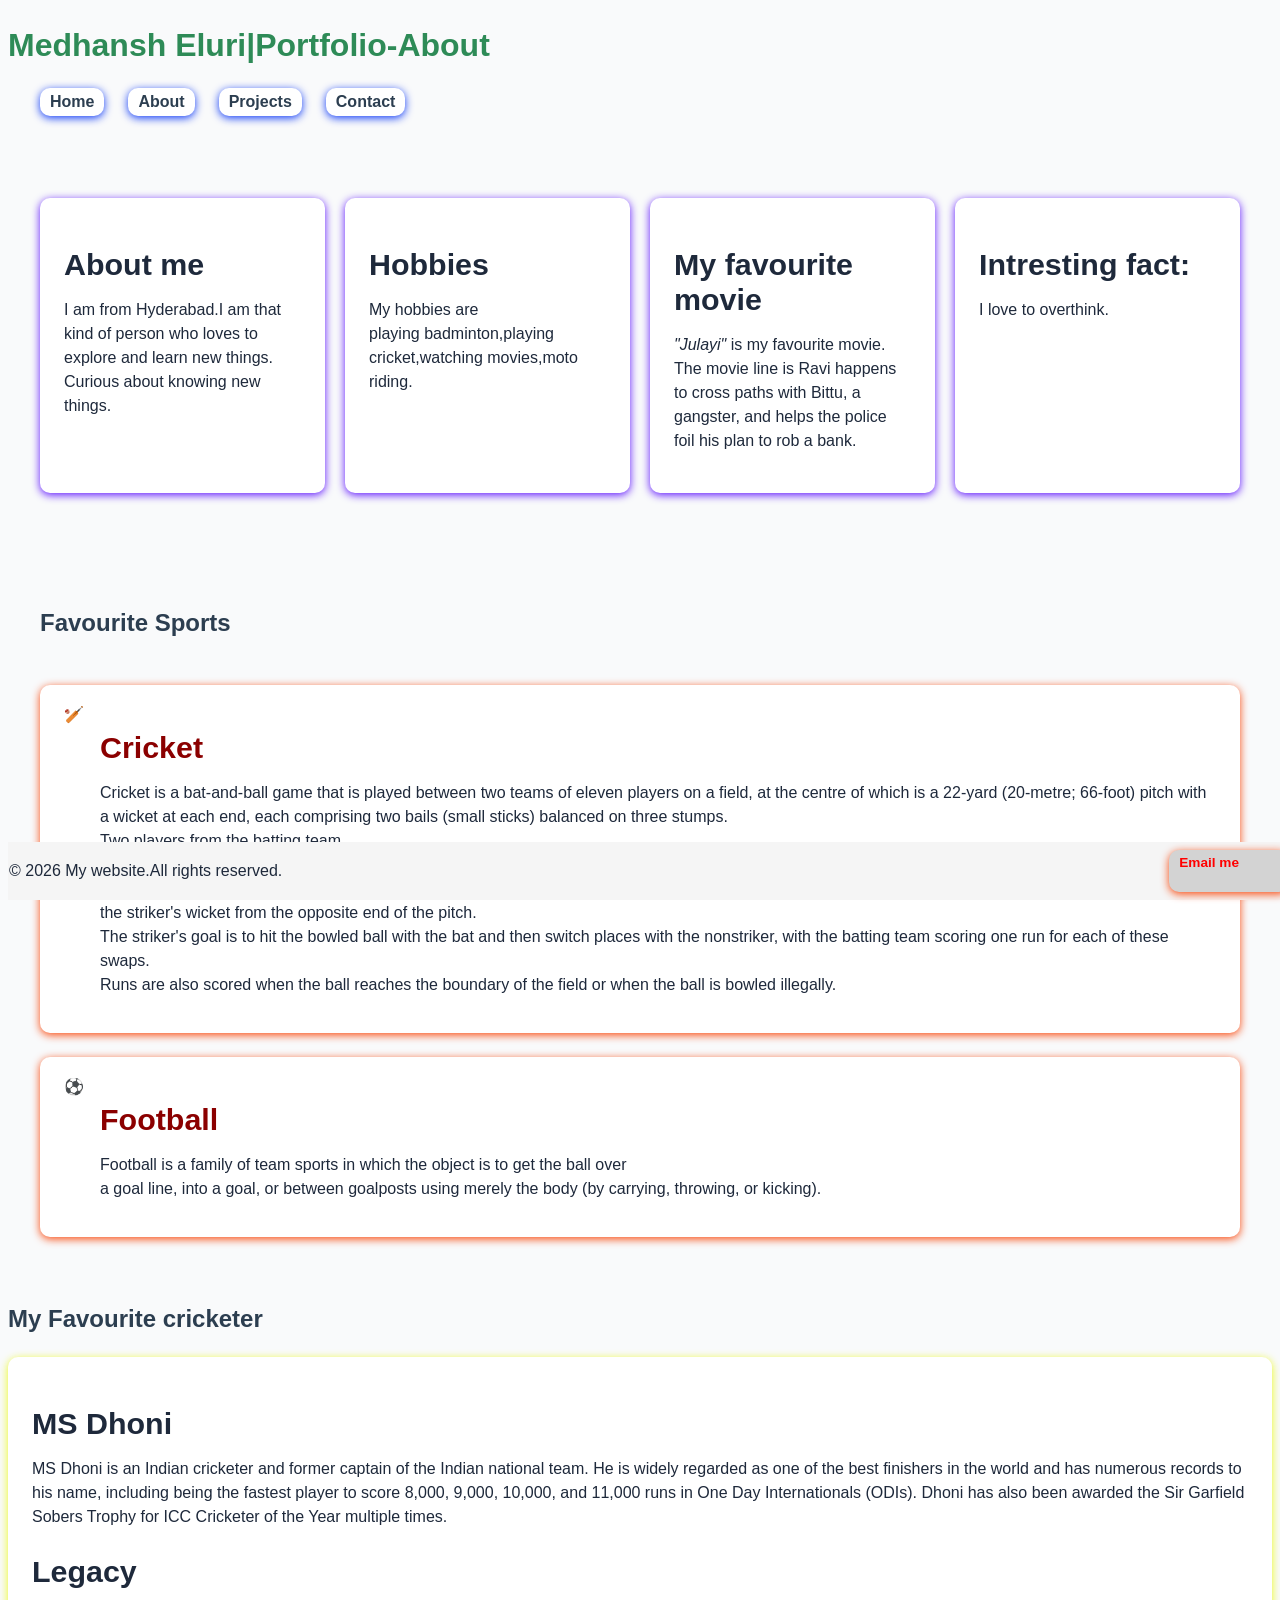
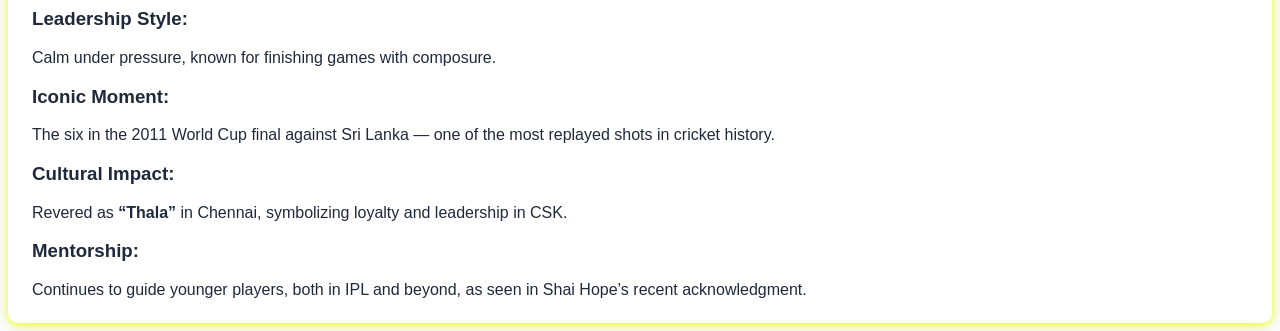
==== about.html @ 51b40d69 "Final portfolio" ====
<!DOCTYPE html>
<html lang="en">

<head>
    <meta charset="UTF-8">
    <meta name="viewport" content="width=device-width, initial-scale=1.0">
    <title>About | 2026S00024-MyPortfolio</title>
    <link rel="stylesheet" href="style.css">
</head>

<body>
    <header>
        <h2 class="logo">Medhansh Eluri|Portfolio-About </h2>
        <nav class="navbar">
            <div class="nav-links">
                <a href="index.html">Home</a>
                <a href="about.html">About</a>
                <a href="project.html">Projects</a>
                <a href="contact.html">Contact</a>
            </div>

        </nav>
    </header> <br>
    <main>
        <section class="cards-section">

            <div class="cards-row">
                <div class="card">
                    <h2>About me</h2>
                    <p>I am from Hyderabad.I am that kind of person who loves to explore and learn new things.
                        Curious about knowing new things.
                </div>
                <div class="card">
                    <h2>Hobbies</h2>
                    <p>My hobbies are <br>
                        playing badminton,playing cricket,watching movies,moto riding.
                    </p>
                </div>
                <div class="card">
                    <h2>My favourite movie</h2>
                    <p>
                        <em>"Julayi"</em> is my favourite movie.
                        <br>
                        The movie line is Ravi happens to cross paths with Bittu, a gangster, and helps the police foil
                        his
                        plan
                        to rob a bank.
                        <br>

                    </p>


                </div>
                <div class="card">
                    <h2>Intresting fact:</h2>
                    <p>I love to overthink.</p>
                </div>
            </div>
        </section>
        <section class="features-section">
        <h2 class="section-title"> Favourite Sports</h2>

        <div class="feature-item">
            <div class="feature-icon">🏏</div>
            <div class="feature-text">
                <h2>Cricket</h2>
                <p>Cricket is a bat-and-ball game that is played between two teams of eleven players on a field,
                    at the centre of which is a 22-yard (20-metre; 66-foot) pitch with a wicket at each end,
                    each comprising two bails (small sticks) balanced on three stumps. <br>
                    Two players from the batting team, <br> the striker and nonstriker,
                    stand in front of either wicket  <br> holding bats, while one player from the fielding team,
                    the bowler, bowls the ball toward <br> the striker's wicket from the opposite end of the pitch.
                    <br> The striker's goal is to hit the bowled ball with the bat and then switch places with the
                    nonstriker,
                    with the batting team scoring one run for each of these swaps. <br>
                    Runs are also scored when the ball reaches the boundary of the field or when the ball is
                    bowled illegally.
                </p>

            </div>
        </div>
        <div class="feature-item">
            <div class="feature-icon">⚽</div>
            <div class="feature-text">
                <h2>Football</h2>
                <p>Football is a family of team sports in which the object is to get the ball over
                    <br> a goal line, into a goal, or between goalposts using merely the body (by carrying, throwing, or
                    kicking).
                </p>

            </div>
        </div>

    </section>
    <section>
        <h2 class="section-title">My Favourite cricketer</h2>
        <div class="cards-row">
            <div class="card4">
                <h2>MS Dhoni</h2>
                <p>MS Dhoni is an Indian cricketer and former captain of the Indian national team. He is widely
                    regarded as one of the best finishers in the world and has numerous records to his name, including
                    being the fastest player to score 8,000, 9,000, 10,000, and 11,000 runs in One Day Internationals
                    (ODIs). Dhoni has also been awarded the Sir Garfield Sobers Trophy for ICC Cricketer of the Year
                    multiple times.</p>
                     <h2>Legacy </h2>
<h3>Leadership Style:</h3> Calm under pressure, known for finishing games with composure. <br>

<h3>Iconic Moment:</h3>The six in the 2011 World Cup final against Sri Lanka — one of the most replayed shots in cricket history. <br>

<h3>Cultural Impact:</h3> Revered as <strong>“Thala”</strong> in Chennai, symbolizing loyalty and leadership in CSK. <br>


<h3>Mentorship:</h3> Continues to guide younger players, both in IPL and beyond, as seen in Shai Hope’s recent acknowledgment.
            </div>
           
    </section>
    </main>

    <footer class="footer">
        <p> &copy; 2026 My website.All rights reserved.</p>
        <div class="footer-links">

            <a href="mailto:medhansh.eluri@thesiu.in">Email me</a> <br>
            </p>
        </div>

    </footer>
</body>

</html>
---- style.css ----
b* {
    margin: 0;
    padding: 0;
    box-sizing: border-box;

}

body {
    font-family: 'Segoe UI', Tahoma, Geneva, Verdana, sans-serif;
    background-color: #F9FAFB;
    color: #1E293B;
}

a {
    text-decoration: dotted;
    color: inherit;
}

h2 {
    font-size: 1.9rem;
    font-weight: 700;
    margin-bottom: 8px;
}

p {
    font-size: 1rem;
    line-height: 1.5;
    color: #1E293B;
}

.navbar {
    background-color: #F9FAFB;
    padding: 16px 32px;
    display: flex;
    justify-content: space-between;
    align-items: center;
}

.logo {
    color: seagreen;
    font-size: 2rem;
}

.nav-links {
    display: flex;
    gap: 24px;
}

.nav-links a {
    display: flex;
    gap: 20px;
    border-radius: 10px;
    padding: 5px 10px;
    display: flex;
    align-items: flex-start;
    background-color: #FFFFFF;
    color: #2C3E50;
    text-decoration: none;
    font-weight: 600;
    box-shadow: 0 2px 8px rgba(2, 47, 245, 0.95);
}

.nav-links a:hover {
    color: crimson;
}

.hero {
    background-color: #F9FAFB;
    min-height: 320px;
    padding: 40px 32px;
    display: flex;
    justify-content: center;
    align-items: center;

}

.hero-content {
    max-width: 560px;
    text-align: center;
    display: flex;
    flex-direction: column;
    align-items: center;
    gap: 10px;
    box-shadow: 0 2px 8px rgba(4, 240, 20, 0.95);
    border-radius: 10px;
}

.hero-content h2 {
    color: darkred;
    font-size: 2.5rem;
    font-weight: 800;
}

.hero-content p {
    color: #1E293B;
    font-size: 2rem;
    border-radius: 10px;
    padding: 24px;
    flex: 1;
    min-width: 200px;
    box-shadow: 0 2px 8px rgba(0, 0, 0, 0.1);
    background-color: #FFFFFF;
}

.btn {
    background-color: Tomato;
    color: #FFFFFF;
    padding: 12px 10px;
    border-radius: 10px;
    font-size: 1rem;
    font-weight: 600;
    position: relative;
}

.cards-section {
    padding: 48px 32px;
    background-color: #F9FAFB;
}

.section-title {
    font-size: 1.5rem;
    font-weight: 750;
    color: #2C3E50;
    margin-bottom: 24px;
}

.cards-row {
    display: flex;
    flex-wrap: wrap;
    gap: 20px;
}

.card,
.card2,
.card3 {
    background-color: #FFFFFF;
    border-radius: 10px;
    padding: 24px;
    flex: 1;
    min-width: 200px;
    box-shadow: 0 2px 8px rgba(0, 0, 0, 0.1);
    color: #1E293B;
    box-shadow: 0 2px 8px rgba(82, 3, 253, 0.932);
}

.card4 {
    background-color: #FFFFFF;
    border-radius: 10px;
    padding: 24px;
    flex: 1;
    min-width: 200px;
    box-shadow: 0 2px 8px rgba(0, 0, 0, 0.1);
    color: #1E293B;
    box-shadow: 0 2px 8px rgba(234, 251, 1, 0.932);

}

.features-section {
    padding: 48px 32px;
    background-color: #F9FAFB;
    display: flex;
    flex-direction: column;
    gap: 24px;


}

.feature-item {
    background-color: #FFFFFF;
    border-radius: 10px;
    padding: 20px 24px;
    display: flex;
    align-items: flex-start;
    gap: 16px;
    box-shadow: 0 2px 8px rgba(249, 63, 1, 0.952);


}

.feaure-icon {
    font-size: 2rem;
    flex-shrink: 0;
}

.feature-text h2 {
    color: darkred;
    margin-bottom: 6px;

}

.footer {
    background-color: whitesmoke;
    padding: 1px 1px;
    color: #FFFFFF;
    font-size: 0.85rem;
    display: flex;
    justify-content: space-between;
    align-items: center;
    position: fixed;
    bottom: 0px;
    width: 100%;
}

.footer-links {
    display: flex;
    gap: 20px;
    border-radius: 10px;
    padding: 5px 10px;
    display: flex;
    align-items: flex-start;
    background-color: lightgray;
    color: red;
    text-decoration: none;
    font-weight: 600;
    box-shadow: 0 2px 8px rgba(249, 63, 1, 0.952);
}

.footer-links a:hover {
    color: #E74C3C;
}

table {
    width: 100%;
    max-width: 600px;
    border-collapse: collapse;
    font-family: 'Segoe UI', Tahoma, Geneva, Verdana, sans-serif;
    margin: 20px auto;
    box-shadow: 0 4px 12px rgba(0, 0, 0, 0.1);
    border-radius: 8px;

    background-color: #ffffff;
}


caption {
    font-size: 1.25rem;
    font-weight: 600;
    padding: 12px;
    color: #1e293b;
    background-color: LightYellow;

}


thead th {
    background-color: LightGreen;
    color: #f8fafc;
    padding: 12px 16px;
    text-align: left;
    font-weight: 600;
    letter-spacing: 0.5px;
}

.skill-category {
    background-color: LightBlue;
    color: #1e293b;
    padding: 10px 16px;
    font-weight: 600;
    border-bottom: 2px solid #e2e8f0;
    border-radius: 8px 8px;
}
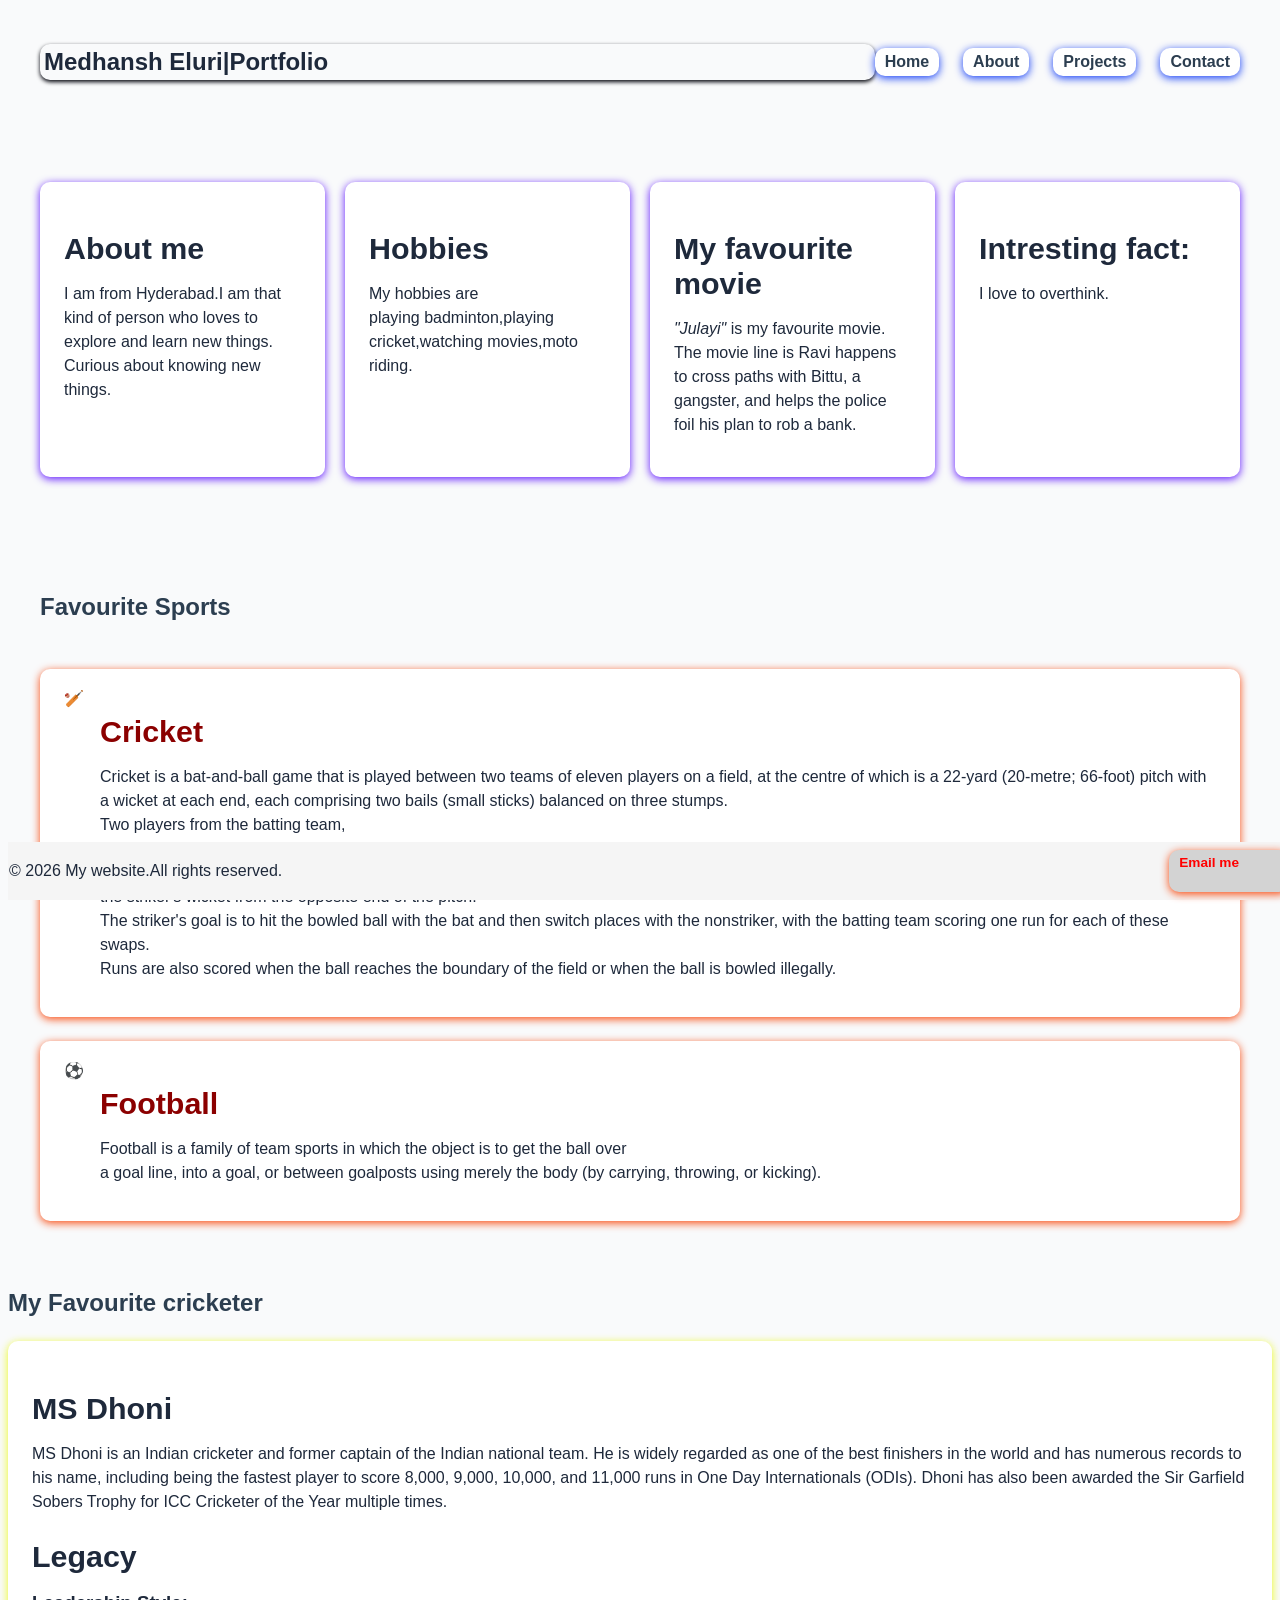
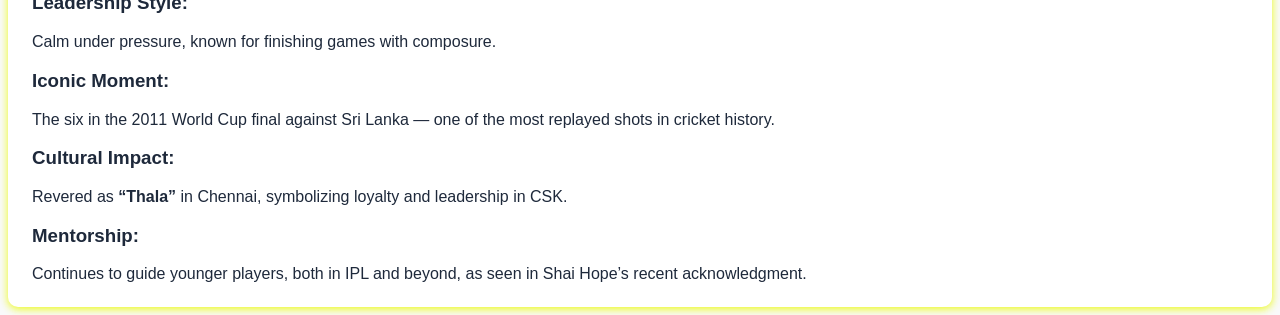
==== commit 79c46a78: "Final portfolio" ====
--- a/about.html
+++ b/about.html
@@ -10,17 +10,17 @@
 
 <body>
     <header>
-        <h2 class="logo">Medhansh Eluri|Portfolio-About </h2>
+
         <nav class="navbar">
+            <h1 class="clicked-logo">Medhansh Eluri|Portfolio</h1>
             <div class="nav-links">
                 <a href="index.html">Home</a>
                 <a href="about.html">About</a>
                 <a href="project.html">Projects</a>
                 <a href="contact.html">Contact</a>
             </div>
-
         </nav>
-    </header> <br>
+    </header><br>
     <main>
         <section class="cards-section">
 
@@ -58,62 +58,68 @@
             </div>
         </section>
         <section class="features-section">
-        <h2 class="section-title"> Favourite Sports</h2>
+            <h2 class="section-title"> Favourite Sports</h2>
 
-        <div class="feature-item">
-            <div class="feature-icon">🏏</div>
-            <div class="feature-text">
-                <h2>Cricket</h2>
-                <p>Cricket is a bat-and-ball game that is played between two teams of eleven players on a field,
-                    at the centre of which is a 22-yard (20-metre; 66-foot) pitch with a wicket at each end,
-                    each comprising two bails (small sticks) balanced on three stumps. <br>
-                    Two players from the batting team, <br> the striker and nonstriker,
-                    stand in front of either wicket  <br> holding bats, while one player from the fielding team,
-                    the bowler, bowls the ball toward <br> the striker's wicket from the opposite end of the pitch.
-                    <br> The striker's goal is to hit the bowled ball with the bat and then switch places with the
-                    nonstriker,
-                    with the batting team scoring one run for each of these swaps. <br>
-                    Runs are also scored when the ball reaches the boundary of the field or when the ball is
-                    bowled illegally.
-                </p>
+            <div class="feature-item">
+                <div class="feature-icon">🏏</div>
+                <div class="feature-text">
+                    <h2>Cricket</h2>
+                    <p>Cricket is a bat-and-ball game that is played between two teams of eleven players on a field,
+                        at the centre of which is a 22-yard (20-metre; 66-foot) pitch with a wicket at each end,
+                        each comprising two bails (small sticks) balanced on three stumps. <br>
+                        Two players from the batting team, <br> the striker and nonstriker,
+                        stand in front of either wicket <br> holding bats, while one player from the fielding team,
+                        the bowler, bowls the ball toward <br> the striker's wicket from the opposite end of the pitch.
+                        <br> The striker's goal is to hit the bowled ball with the bat and then switch places with the
+                        nonstriker,
+                        with the batting team scoring one run for each of these swaps. <br>
+                        Runs are also scored when the ball reaches the boundary of the field or when the ball is
+                        bowled illegally.
+                    </p>
 
+                </div>
             </div>
-        </div>
-        <div class="feature-item">
-            <div class="feature-icon">⚽</div>
-            <div class="feature-text">
-                <h2>Football</h2>
-                <p>Football is a family of team sports in which the object is to get the ball over
-                    <br> a goal line, into a goal, or between goalposts using merely the body (by carrying, throwing, or
-                    kicking).
-                </p>
+            <div class="feature-item">
+                <div class="feature-icon">⚽</div>
+                <div class="feature-text">
+                    <h2>Football</h2>
+                    <p>Football is a family of team sports in which the object is to get the ball over
+                        <br> a goal line, into a goal, or between goalposts using merely the body (by carrying,
+                        throwing, or
+                        kicking).
+                    </p>
 
+                </div>
             </div>
-        </div>
 
-    </section>
-    <section>
-        <h2 class="section-title">My Favourite cricketer</h2>
-        <div class="cards-row">
-            <div class="card4">
-                <h2>MS Dhoni</h2>
-                <p>MS Dhoni is an Indian cricketer and former captain of the Indian national team. He is widely
-                    regarded as one of the best finishers in the world and has numerous records to his name, including
-                    being the fastest player to score 8,000, 9,000, 10,000, and 11,000 runs in One Day Internationals
-                    (ODIs). Dhoni has also been awarded the Sir Garfield Sobers Trophy for ICC Cricketer of the Year
-                    multiple times.</p>
-                     <h2>Legacy </h2>
-<h3>Leadership Style:</h3> Calm under pressure, known for finishing games with composure. <br>
+        </section>
+        <section>
+            <h2 class="section-title">My Favourite cricketer</h2>
+            <div class="cards-row">
+                <div class="card4">
+                    <h2>MS Dhoni</h2>
+                    <p>MS Dhoni is an Indian cricketer and former captain of the Indian national team. He is widely
+                        regarded as one of the best finishers in the world and has numerous records to his name,
+                        including
+                        being the fastest player to score 8,000, 9,000, 10,000, and 11,000 runs in One Day
+                        Internationals
+                        (ODIs). Dhoni has also been awarded the Sir Garfield Sobers Trophy for ICC Cricketer of the Year
+                        multiple times.</p>
+                    <h2>Legacy </h2>
+                    <h3>Leadership Style:</h3> Calm under pressure, known for finishing games with composure. <br>
 
-<h3>Iconic Moment:</h3>The six in the 2011 World Cup final against Sri Lanka — one of the most replayed shots in cricket history. <br>
+                    <h3>Iconic Moment:</h3>The six in the 2011 World Cup final against Sri Lanka — one of the most
+                    replayed shots in cricket history. <br>
 
-<h3>Cultural Impact:</h3> Revered as <strong>“Thala”</strong> in Chennai, symbolizing loyalty and leadership in CSK. <br>
+                    <h3>Cultural Impact:</h3> Revered as <strong>“Thala”</strong> in Chennai, symbolizing loyalty and
+                    leadership in CSK. <br>
 
 
-<h3>Mentorship:</h3> Continues to guide younger players, both in IPL and beyond, as seen in Shai Hope’s recent acknowledgment.
-            </div>
-           
-    </section>
+                    <h3>Mentorship:</h3> Continues to guide younger players, both in IPL and beyond, as seen in Shai
+                    Hope’s recent acknowledgment.
+                </div>
+
+        </section>
     </main>
 
     <footer class="footer">
--- a/style.css
+++ b/style.css
@@ -258,4 +258,22 @@
     font-weight: 600;
     border-bottom: 2px solid #e2e8f0;
     border-radius: 8px 8px;
+}
+
+#box {
+    background-color: white;
+    border-radius: 5px;
+    color: #044abb;
+    box-shadow: 0 2px 8px rgba(16, 17, 0, 0.932);
+}
+
+.clicked-logo {
+    
+    border-radius: 10px;
+    padding: 4px;
+    flex: 1;
+    min-width: 5px;
+    box-shadow: 0 2px 4px rgba(0, 0, 0, 0.1);
+    color: #1E293B;
+    box-shadow: 0 2px 4px rgb(0, 2, 10);
 }
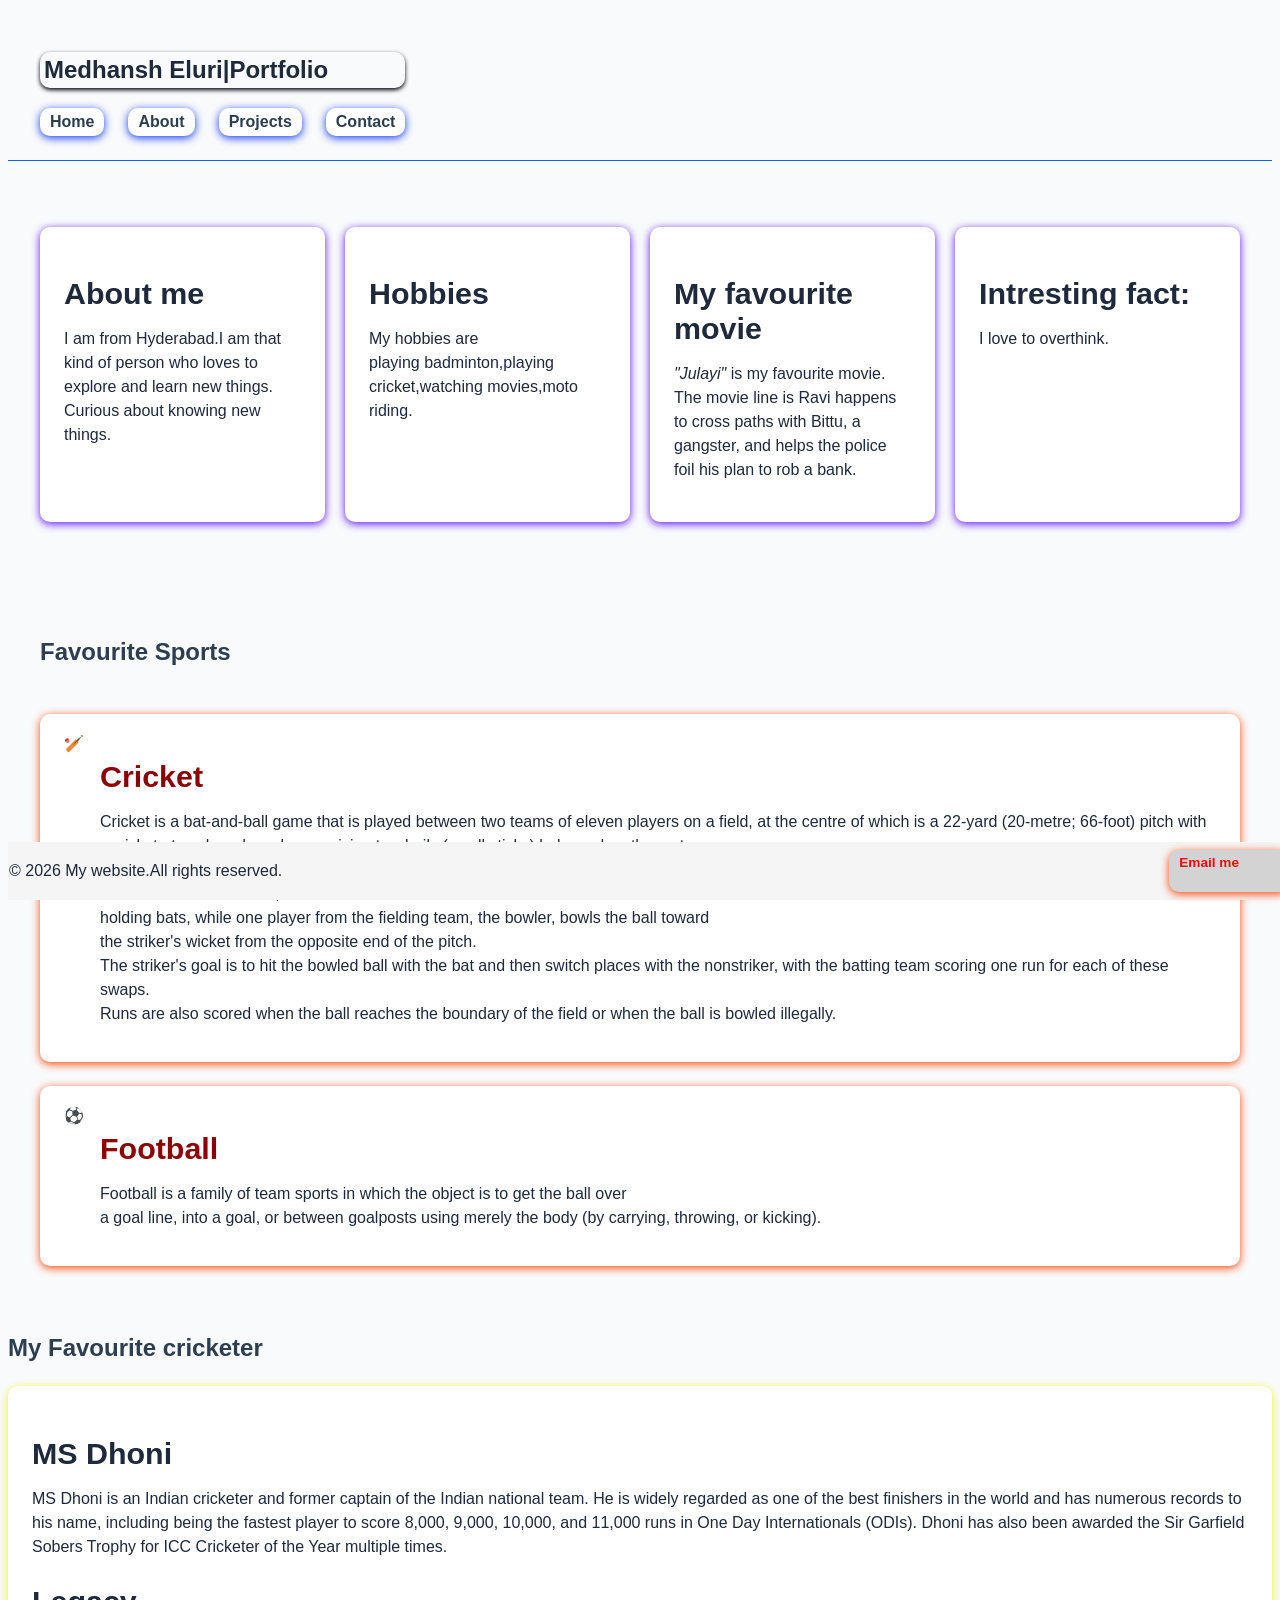
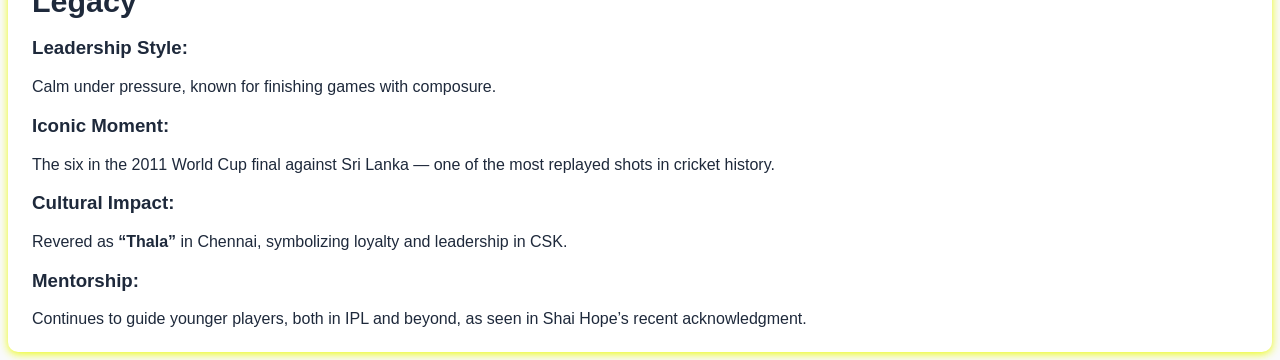
==== commit e0e9c3a3: "Final Portfolio" ====
--- a/about.html
+++ b/about.html
@@ -9,9 +9,8 @@
 </head>
 
 <body>
-    <header>
-
-        <nav class="navbar">
+    <header class="navbar">
+        <nav >
             <h1 class="clicked-logo">Medhansh Eluri|Portfolio</h1>
             <div class="nav-links">
                 <a href="index.html">Home</a>
--- a/style.css
+++ b/style.css
@@ -30,10 +30,11 @@
 
 .navbar {
     background-color: #F9FAFB;
-    padding: 16px 32px;
+    padding: 24px 32px;
     display: flex;
     justify-content: space-between;
     align-items: center;
+    border-bottom: 1px solid #056aee;
 }
 
 .logo {
@@ -44,6 +45,7 @@
 .nav-links {
     display: flex;
     gap: 24px;
+
 }
 
 .nav-links a {
@@ -58,6 +60,8 @@
     text-decoration: none;
     font-weight: 600;
     box-shadow: 0 2px 8px rgba(2, 47, 245, 0.95);
+    align-items: center;
+    justify-content: space-between;
 }
 
 .nav-links a:hover {
@@ -268,7 +272,6 @@
 }
 
 .clicked-logo {
-    
     border-radius: 10px;
     padding: 4px;
     flex: 1;
@@ -276,4 +279,28 @@
     box-shadow: 0 2px 4px rgba(0, 0, 0, 0.1);
     color: #1E293B;
     box-shadow: 0 2px 4px rgb(0, 2, 10);
+    font-weight: bold;
+}
+
+.navbar_nav-toggle {
+    background-color: white;
+    border-radius: 5px;
+    color: #044abb;
+    box-shadow: 0 2px 8px rgba(16, 17, 0, 0.932);
+    cursor: pointer;
+    display: inline-block;
+    border: 20px;
+    gap: 10px;
+
+}
+
+.nav-menu {
+    background-color: white;
+    border-radius: 5px;
+    color: #044abb;
+    box-shadow: 0 2px 8px rgba(16, 17, 0, 0.932);
+    cursor: pointer;
+    display: inline-block;
+    border: 20px;
+    gap: 10px;
 }
